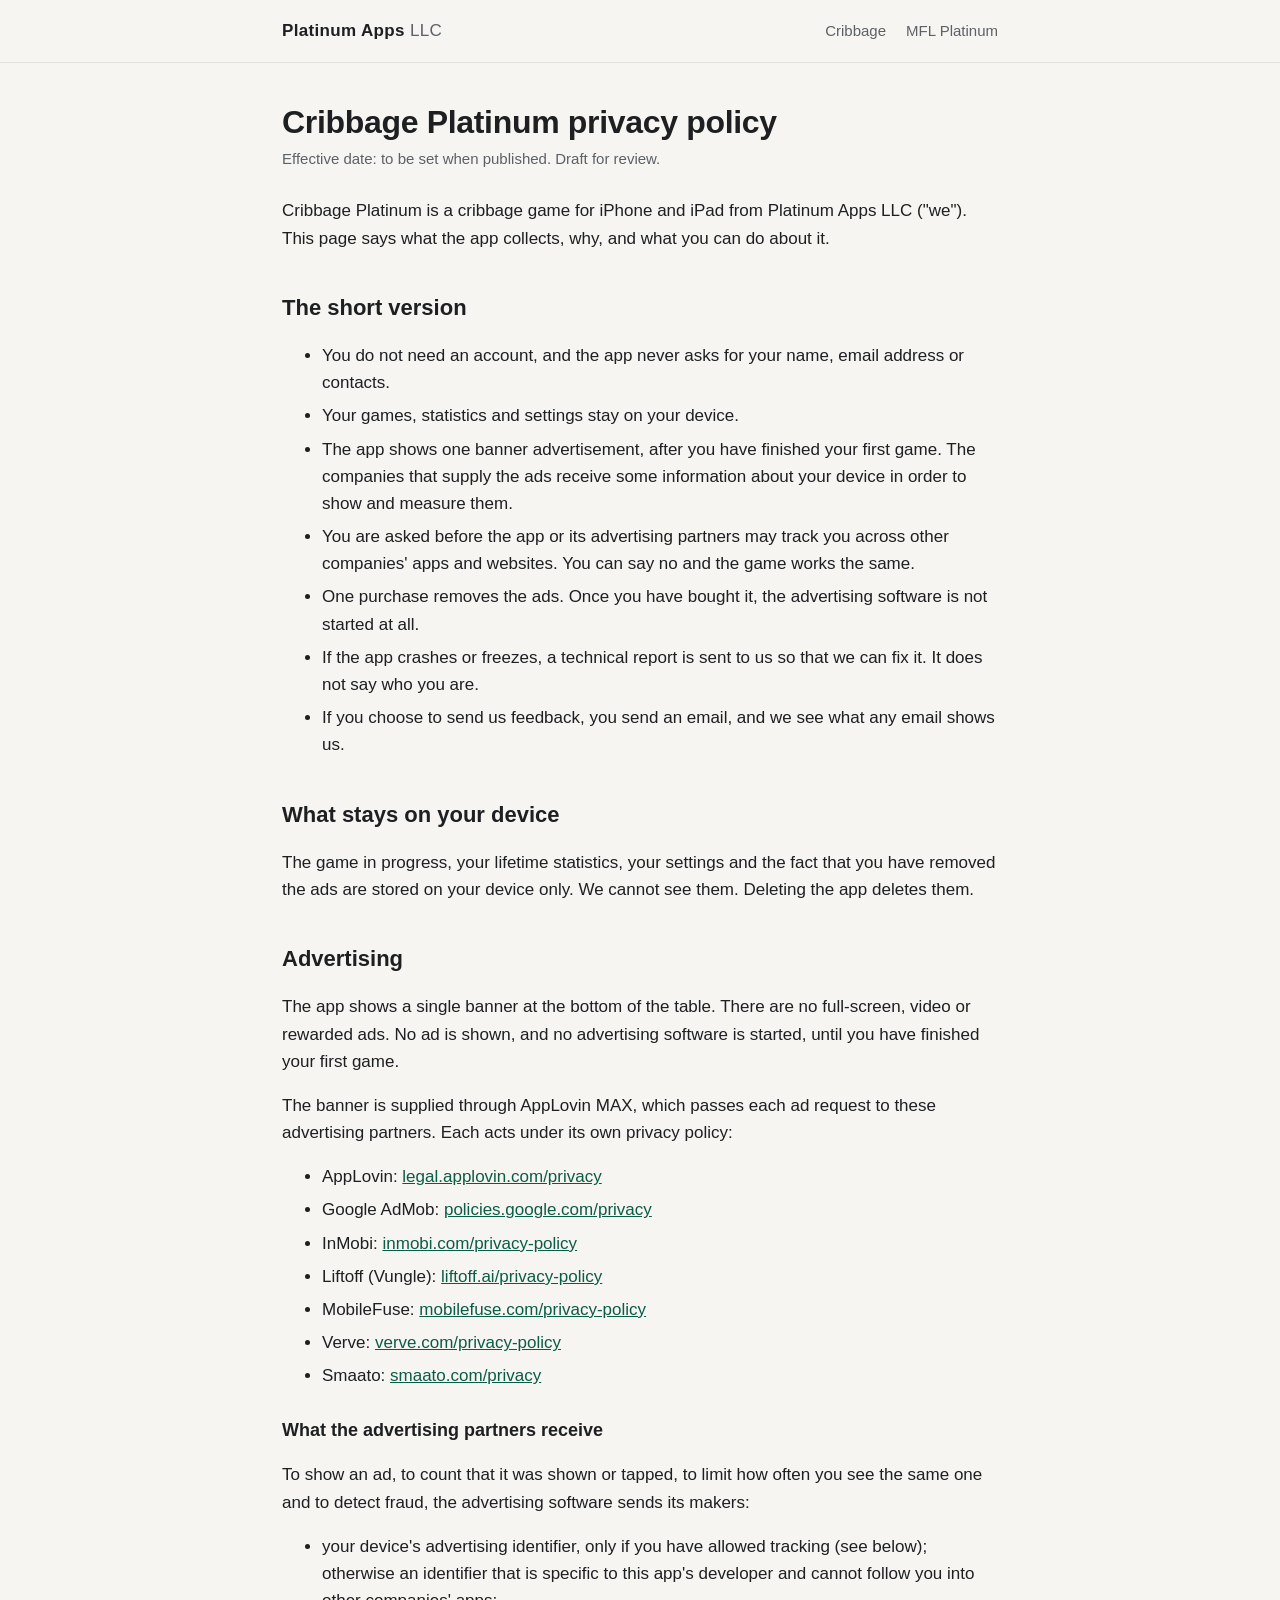
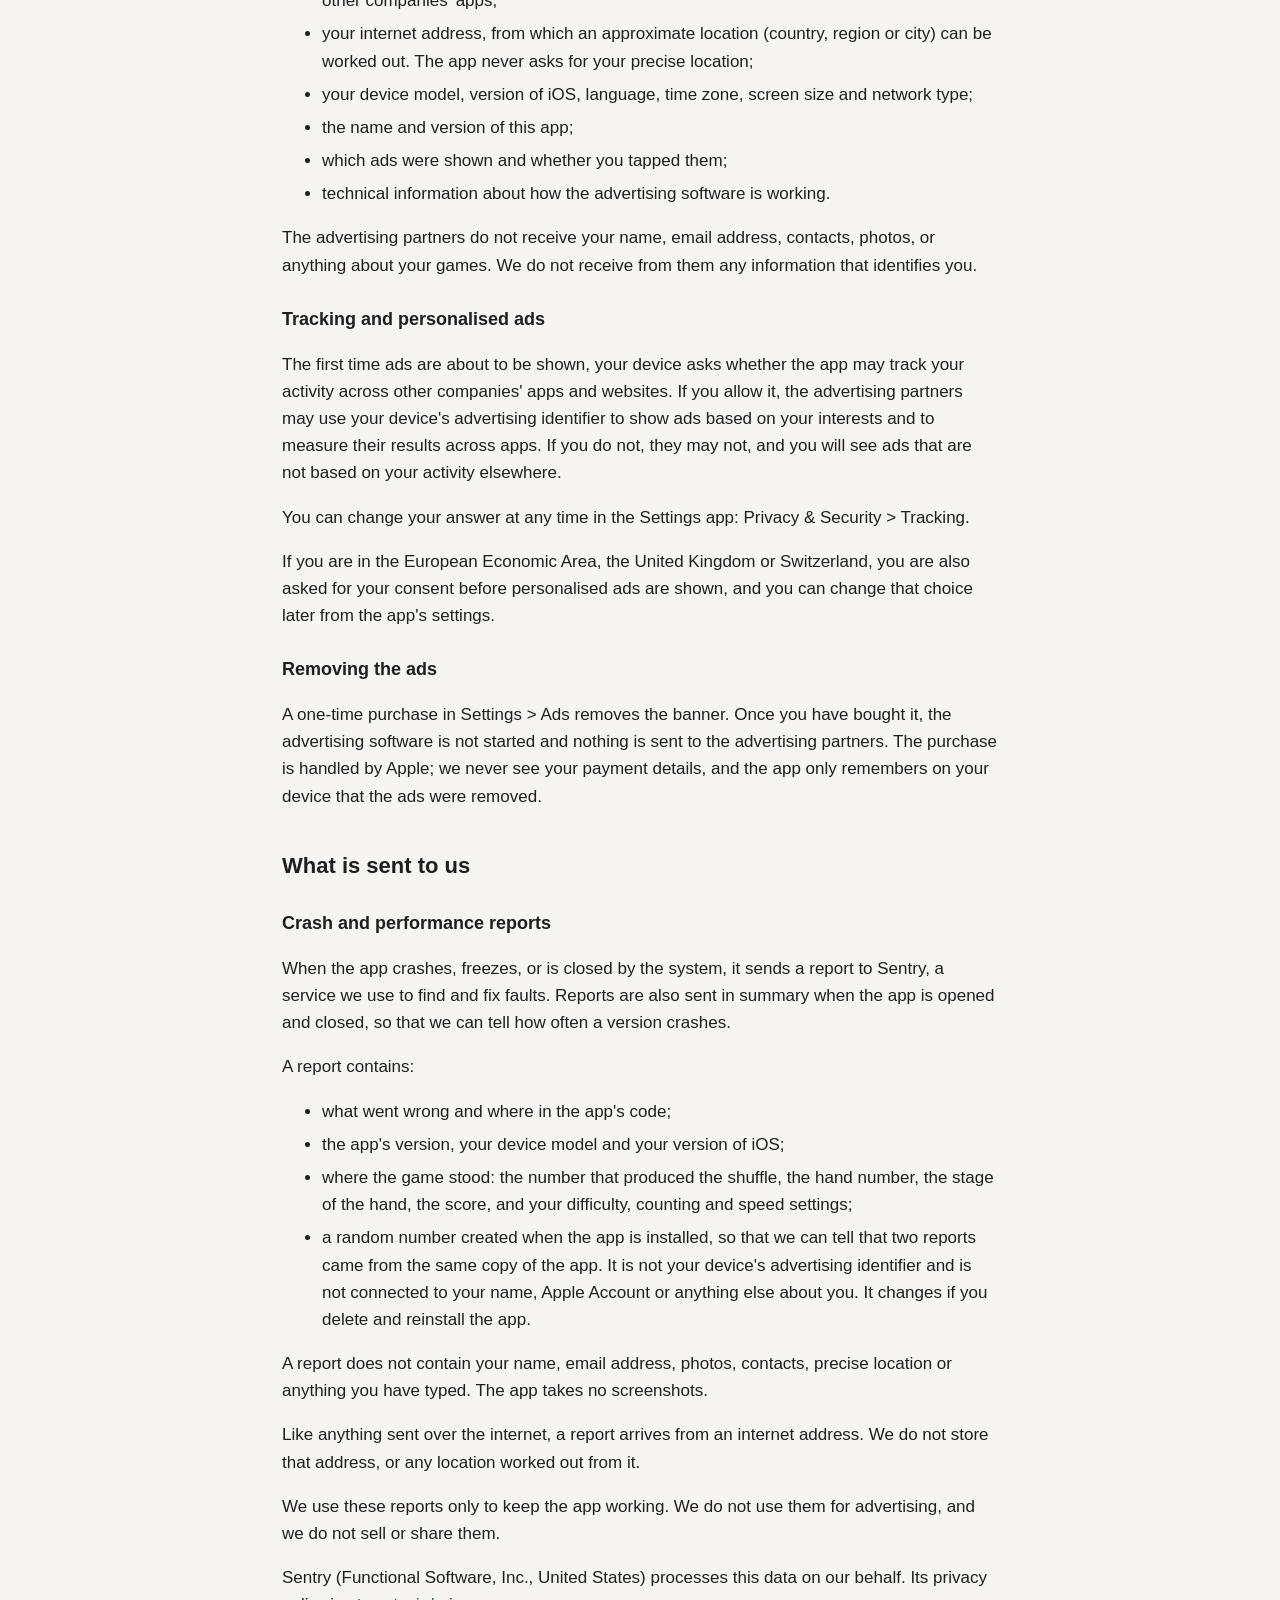
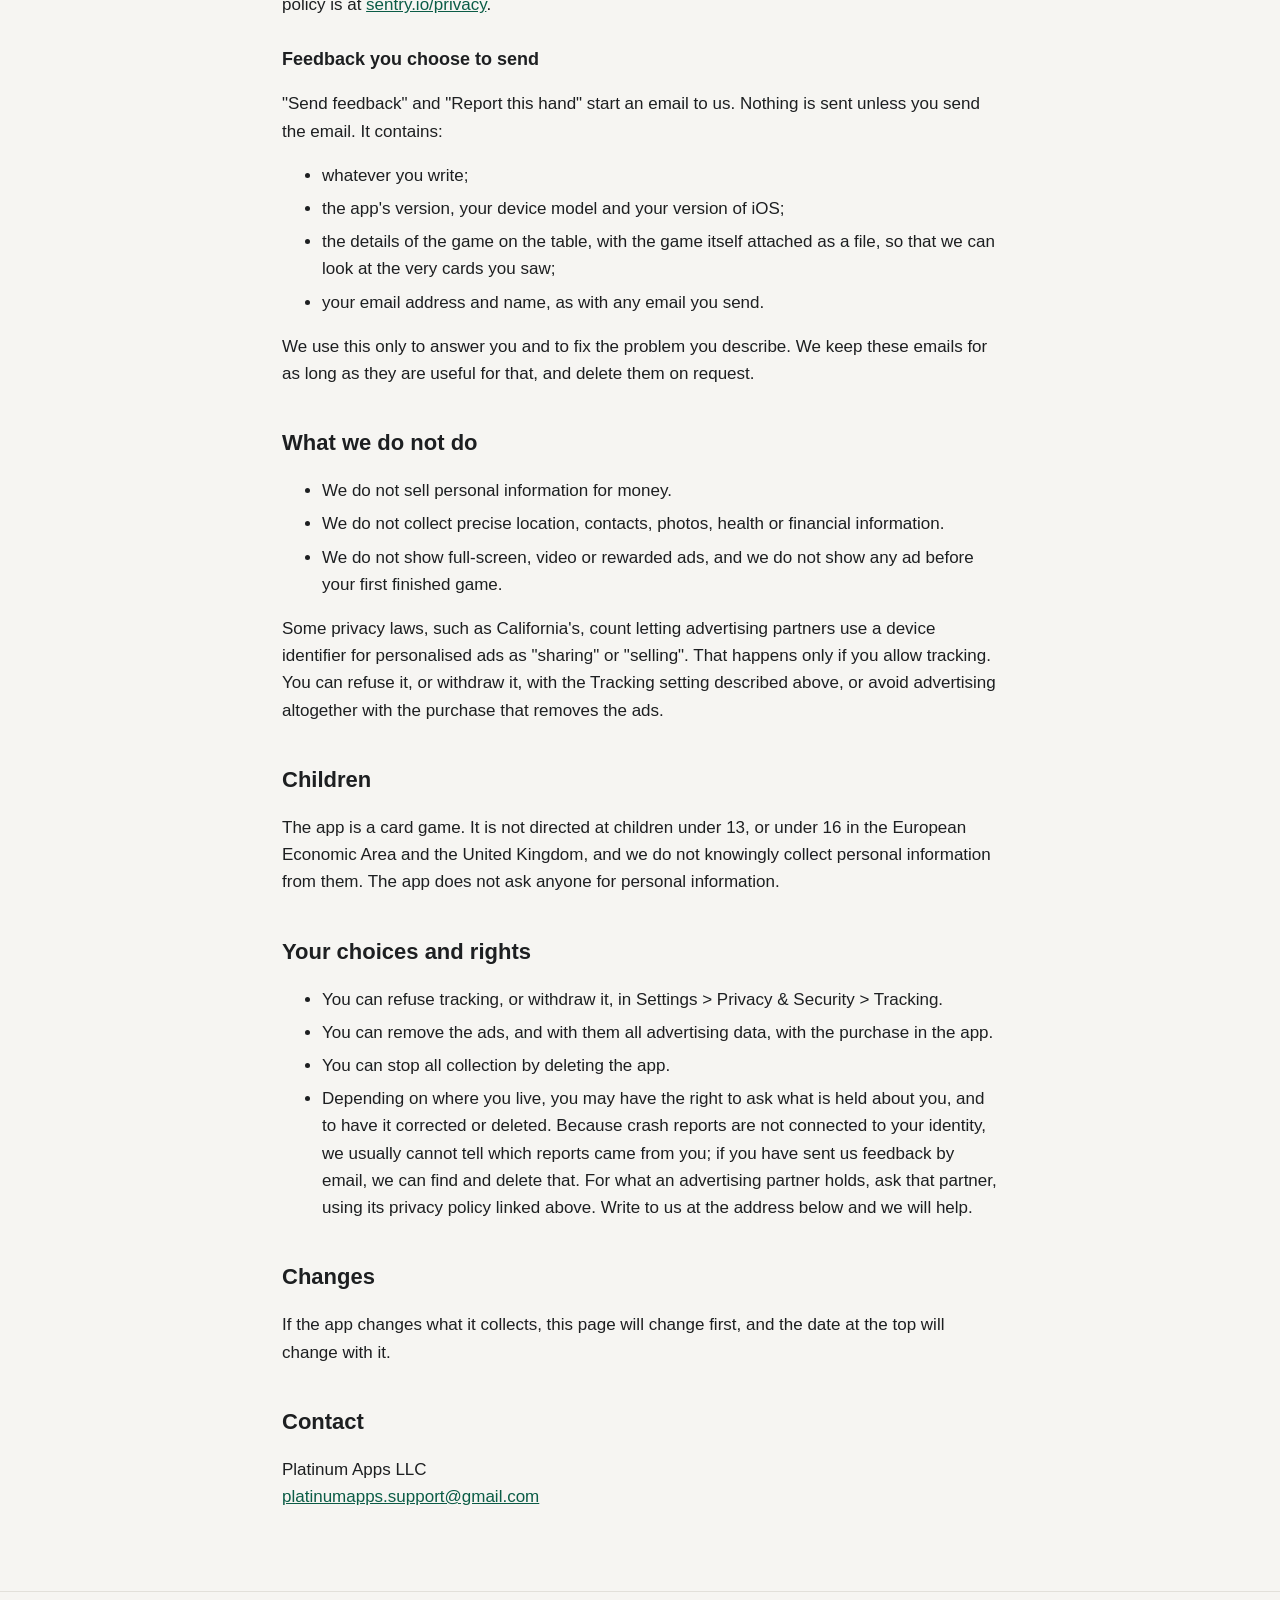
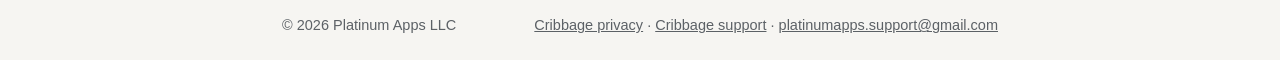
==== cribbage/privacy.html @ 5f7cd5a3 "feat: first draft of the Platinum Apps site Co-Authored-By: Claude Fable 5.2 <noreply@anthropic.com>" ====
<!doctype html>
<html lang="en">
<head>
<meta charset="utf-8">
<meta name="viewport" content="width=device-width, initial-scale=1">
<title>Cribbage Platinum privacy policy</title>
<meta name="description" content="What Cribbage Platinum collects, why, and your choices.">
<link rel="stylesheet" href="../styles.css">
<link rel="icon" href="../assets/cribbage-icon.png">
</head>
<body>
<header class="top"><div class="wrap">
  <a class="brand" href="../index.html">Platinum Apps <span>LLC</span></a>
  <nav><a href="../cribbage/index.html">Cribbage</a><a href="https://mflplatinum.com">MFL Platinum</a></nav>
</div></header>
<main class="wrap text">
  <h1>Cribbage Platinum privacy policy</h1>
  <p class="dated">Effective date: to be set when published. Draft for review.</p>

  <p>Cribbage Platinum is a cribbage game for iPhone and iPad from Platinum Apps LLC ("we"). This page says what the app collects, why, and what you can do about it.</p>

  <h2>The short version</h2>
  <ul>
    <li>You do not need an account, and the app never asks for your name, email address or contacts.</li>
    <li>Your games, statistics and settings stay on your device.</li>
    <li>The app shows one banner advertisement, after you have finished your first game. The companies that supply the ads receive some information about your device in order to show and measure them.</li>
    <li>You are asked before the app or its advertising partners may track you across other companies' apps and websites. You can say no and the game works the same.</li>
    <li>One purchase removes the ads. Once you have bought it, the advertising software is not started at all.</li>
    <li>If the app crashes or freezes, a technical report is sent to us so that we can fix it. It does not say who you are.</li>
    <li>If you choose to send us feedback, you send an email, and we see what any email shows us.</li>
  </ul>

  <h2>What stays on your device</h2>
  <p>The game in progress, your lifetime statistics, your settings and the fact that you have removed the ads are stored on your device only. We cannot see them. Deleting the app deletes them.</p>

  <h2>Advertising</h2>
  <p>The app shows a single banner at the bottom of the table. There are no full-screen, video or rewarded ads. No ad is shown, and no advertising software is started, until you have finished your first game.</p>
  <p>The banner is supplied through AppLovin MAX, which passes each ad request to these advertising partners. Each acts under its own privacy policy:</p>
  <ul>
    <li>AppLovin: <a href="https://legal.applovin.com/privacy/">legal.applovin.com/privacy</a></li>
    <li>Google AdMob: <a href="https://policies.google.com/privacy">policies.google.com/privacy</a></li>
    <li>InMobi: <a href="https://www.inmobi.com/privacy-policy">inmobi.com/privacy-policy</a></li>
    <li>Liftoff (Vungle): <a href="https://liftoff.ai/privacy-policy/">liftoff.ai/privacy-policy</a></li>
    <li>MobileFuse: <a href="https://mobilefuse.com/privacy-policy/">mobilefuse.com/privacy-policy</a></li>
    <li>Verve: <a href="https://verve.com/privacy-policy/">verve.com/privacy-policy</a></li>
    <li>Smaato: <a href="https://www.smaato.com/privacy/">smaato.com/privacy</a></li>
  </ul>

  <h3>What the advertising partners receive</h3>
  <p>To show an ad, to count that it was shown or tapped, to limit how often you see the same one and to detect fraud, the advertising software sends its makers:</p>
  <ul>
    <li>your device's advertising identifier, only if you have allowed tracking (see below); otherwise an identifier that is specific to this app's developer and cannot follow you into other companies' apps;</li>
    <li>your internet address, from which an approximate location (country, region or city) can be worked out. The app never asks for your precise location;</li>
    <li>your device model, version of iOS, language, time zone, screen size and network type;</li>
    <li>the name and version of this app;</li>
    <li>which ads were shown and whether you tapped them;</li>
    <li>technical information about how the advertising software is working.</li>
  </ul>
  <p>The advertising partners do not receive your name, email address, contacts, photos, or anything about your games. We do not receive from them any information that identifies you.</p>

  <h3>Tracking and personalised ads</h3>
  <p>The first time ads are about to be shown, your device asks whether the app may track your activity across other companies' apps and websites. If you allow it, the advertising partners may use your device's advertising identifier to show ads based on your interests and to measure their results across apps. If you do not, they may not, and you will see ads that are not based on your activity elsewhere.</p>
  <p>You can change your answer at any time in the Settings app: Privacy &amp; Security &gt; Tracking.</p>
  <p>If you are in the European Economic Area, the United Kingdom or Switzerland, you are also asked for your consent before personalised ads are shown, and you can change that choice later from the app's settings.</p>

  <h3>Removing the ads</h3>
  <p>A one-time purchase in Settings &gt; Ads removes the banner. Once you have bought it, the advertising software is not started and nothing is sent to the advertising partners. The purchase is handled by Apple; we never see your payment details, and the app only remembers on your device that the ads were removed.</p>

  <h2>What is sent to us</h2>

  <h3>Crash and performance reports</h3>
  <p>When the app crashes, freezes, or is closed by the system, it sends a report to Sentry, a service we use to find and fix faults. Reports are also sent in summary when the app is opened and closed, so that we can tell how often a version crashes.</p>
  <p>A report contains:</p>
  <ul>
    <li>what went wrong and where in the app's code;</li>
    <li>the app's version, your device model and your version of iOS;</li>
    <li>where the game stood: the number that produced the shuffle, the hand number, the stage of the hand, the score, and your difficulty, counting and speed settings;</li>
    <li>a random number created when the app is installed, so that we can tell that two reports came from the same copy of the app. It is not your device's advertising identifier and is not connected to your name, Apple Account or anything else about you. It changes if you delete and reinstall the app.</li>
  </ul>
  <p>A report does not contain your name, email address, photos, contacts, precise location or anything you have typed. The app takes no screenshots.</p>
  <p>Like anything sent over the internet, a report arrives from an internet address. We do not store that address, or any location worked out from it.</p>
  <p>We use these reports only to keep the app working. We do not use them for advertising, and we do not sell or share them.</p>
  <p>Sentry (Functional Software, Inc., United States) processes this data on our behalf. Its privacy policy is at <a href="https://sentry.io/privacy/">sentry.io/privacy</a>.</p>

  <h3>Feedback you choose to send</h3>
  <p>"Send feedback" and "Report this hand" start an email to us. Nothing is sent unless you send the email. It contains:</p>
  <ul>
    <li>whatever you write;</li>
    <li>the app's version, your device model and your version of iOS;</li>
    <li>the details of the game on the table, with the game itself attached as a file, so that we can look at the very cards you saw;</li>
    <li>your email address and name, as with any email you send.</li>
  </ul>
  <p>We use this only to answer you and to fix the problem you describe. We keep these emails for as long as they are useful for that, and delete them on request.</p>

  <h2>What we do not do</h2>
  <ul>
    <li>We do not sell personal information for money.</li>
    <li>We do not collect precise location, contacts, photos, health or financial information.</li>
    <li>We do not show full-screen, video or rewarded ads, and we do not show any ad before your first finished game.</li>
  </ul>
  <p>Some privacy laws, such as California's, count letting advertising partners use a device identifier for personalised ads as "sharing" or "selling". That happens only if you allow tracking. You can refuse it, or withdraw it, with the Tracking setting described above, or avoid advertising altogether with the purchase that removes the ads.</p>

  <h2>Children</h2>
  <p>The app is a card game. It is not directed at children under 13, or under 16 in the European Economic Area and the United Kingdom, and we do not knowingly collect personal information from them. The app does not ask anyone for personal information.</p>

  <h2>Your choices and rights</h2>
  <ul>
    <li>You can refuse tracking, or withdraw it, in Settings &gt; Privacy &amp; Security &gt; Tracking.</li>
    <li>You can remove the ads, and with them all advertising data, with the purchase in the app.</li>
    <li>You can stop all collection by deleting the app.</li>
    <li>Depending on where you live, you may have the right to ask what is held about you, and to have it corrected or deleted. Because crash reports are not connected to your identity, we usually cannot tell which reports came from you; if you have sent us feedback by email, we can find and delete that. For what an advertising partner holds, ask that partner, using its privacy policy linked above. Write to us at the address below and we will help.</li>
  </ul>

  <h2>Changes</h2>
  <p>If the app changes what it collects, this page will change first, and the date at the top will change with it.</p>

  <h2>Contact</h2>
  <p>Platinum Apps LLC<br><a href="mailto:platinumapps.support@gmail.com">platinumapps.support@gmail.com</a></p>
</main>
<footer><div class="wrap">
  <span>© 2026 Platinum Apps LLC</span>
  <span><a href="../cribbage/privacy.html">Cribbage privacy</a> · <a href="../cribbage/support.html">Cribbage support</a> · <a href="mailto:platinumapps.support@gmail.com">platinumapps.support@gmail.com</a></span>
</div></footer>
</body>
</html>
---- styles.css ----
/* Platinum Apps: one stylesheet, no scripts. Light and dark follow the reader's device. */
:root {
  --page: #f6f5f2;
  --card: #ffffff;
  --ink: #1d1f21;
  --soft: #5c6166;
  --line: #e2e0da;
  --link: #0b5c46;
  --felt: #17513f;
  --felt-deep: #0f3429;
  --gold: #d9b45a;
}
@media (prefers-color-scheme: dark) {
  :root {
    --page: #121413;
    --card: #1b1e1d;
    --ink: #eceeed;
    --soft: #a3a9a6;
    --line: #2b302e;
    --link: #7fd1b4;
  }
}
* { box-sizing: border-box; }
html { -webkit-text-size-adjust: 100%; }
body {
  margin: 0;
  background: var(--page);
  color: var(--ink);
  font: 17px/1.6 -apple-system, BlinkMacSystemFont, "Segoe UI", Roboto, Helvetica, Arial, sans-serif;
}
a { color: var(--link); }
.wrap { max-width: 760px; margin: 0 auto; padding: 0 22px; }

.top { border-bottom: 1px solid var(--line); }
.top .wrap { display: flex; align-items: center; justify-content: space-between; height: 62px; }
.brand { font-weight: 700; letter-spacing: 0.02em; color: var(--ink); text-decoration: none; }
.brand span { color: var(--soft); font-weight: 500; }
.top nav a { margin-left: 20px; color: var(--soft); text-decoration: none; font-size: 15px; }
.top nav a:hover, .top nav a[aria-current] { color: var(--ink); }

.hero { padding: 64px 0 28px; }
.hero h1 { font-size: 40px; line-height: 1.15; margin: 0 0 14px; letter-spacing: -0.02em; }
.hero p { font-size: 19px; color: var(--soft); margin: 0; max-width: 34em; }

.felt {
  background: radial-gradient(120% 140% at 50% 0%, var(--felt) 0%, var(--felt-deep) 100%);
  color: #fff;
}
.felt .hero { padding: 56px 0 52px; display: flex; gap: 26px; align-items: center; }
.felt .hero p { color: rgba(255, 255, 255, 0.8); }
.felt .hero h1 { font-family: Georgia, "Times New Roman", serif; }
.note { display: inline-block; margin-top: 18px; padding: 6px 14px; border-radius: 999px;
  border: 1px solid rgba(255, 255, 255, 0.3); font-size: 14px; color: var(--gold); }

.icon { width: 112px; height: 112px; border-radius: 25px; flex: none; display: block;
  box-shadow: 0 8px 22px rgba(0, 0, 0, 0.28); }
.icon.small { width: 76px; height: 76px; border-radius: 17px; box-shadow: 0 3px 10px rgba(0, 0, 0, 0.18); }
.icon.mfl { background: #1c1c1c url(assets/mfl-icon-fg.png) center / 100% no-repeat; }

.apps { display: grid; gap: 16px; padding: 12px 0 56px; }
.app { display: flex; gap: 20px; align-items: flex-start; background: var(--card);
  border: 1px solid var(--line); border-radius: 18px; padding: 22px; }
.app h2 { margin: 0 0 4px; font-size: 21px; }
.app p { margin: 0 0 10px; color: var(--soft); }
.links a { margin-right: 16px; white-space: nowrap; }

main.text { padding-top: 40px; padding-bottom: 64px; }
main.text h1 { font-size: 32px; line-height: 1.2; margin: 0 0 6px; letter-spacing: -0.01em; }
main.text h2 { font-size: 22px; margin: 38px 0 8px; }
main.text h3 { font-size: 18px; margin: 26px 0 6px; }
main.text li { margin: 6px 0; }
.dated { color: var(--soft); font-size: 15px; margin: 0 0 26px; }
.points { display: grid; gap: 14px; grid-template-columns: repeat(auto-fit, minmax(210px, 1fr)); padding: 0; margin: 26px 0 0; list-style: none; }
.points li { background: var(--card); border: 1px solid var(--line); border-radius: 14px; padding: 16px 18px; margin: 0; }
.points strong { display: block; margin-bottom: 2px; }
.points span { color: var(--soft); font-size: 15.5px; }

footer { border-top: 1px solid var(--line); color: var(--soft); font-size: 14.5px; }
footer .wrap { padding: 22px; display: flex; flex-wrap: wrap; gap: 6px 20px; justify-content: space-between; }
footer a { color: var(--soft); }

@media (max-width: 560px) {
  .hero h1 { font-size: 32px; }
  .felt .hero { flex-direction: column; align-items: flex-start; }
  .app { flex-direction: column; }
}
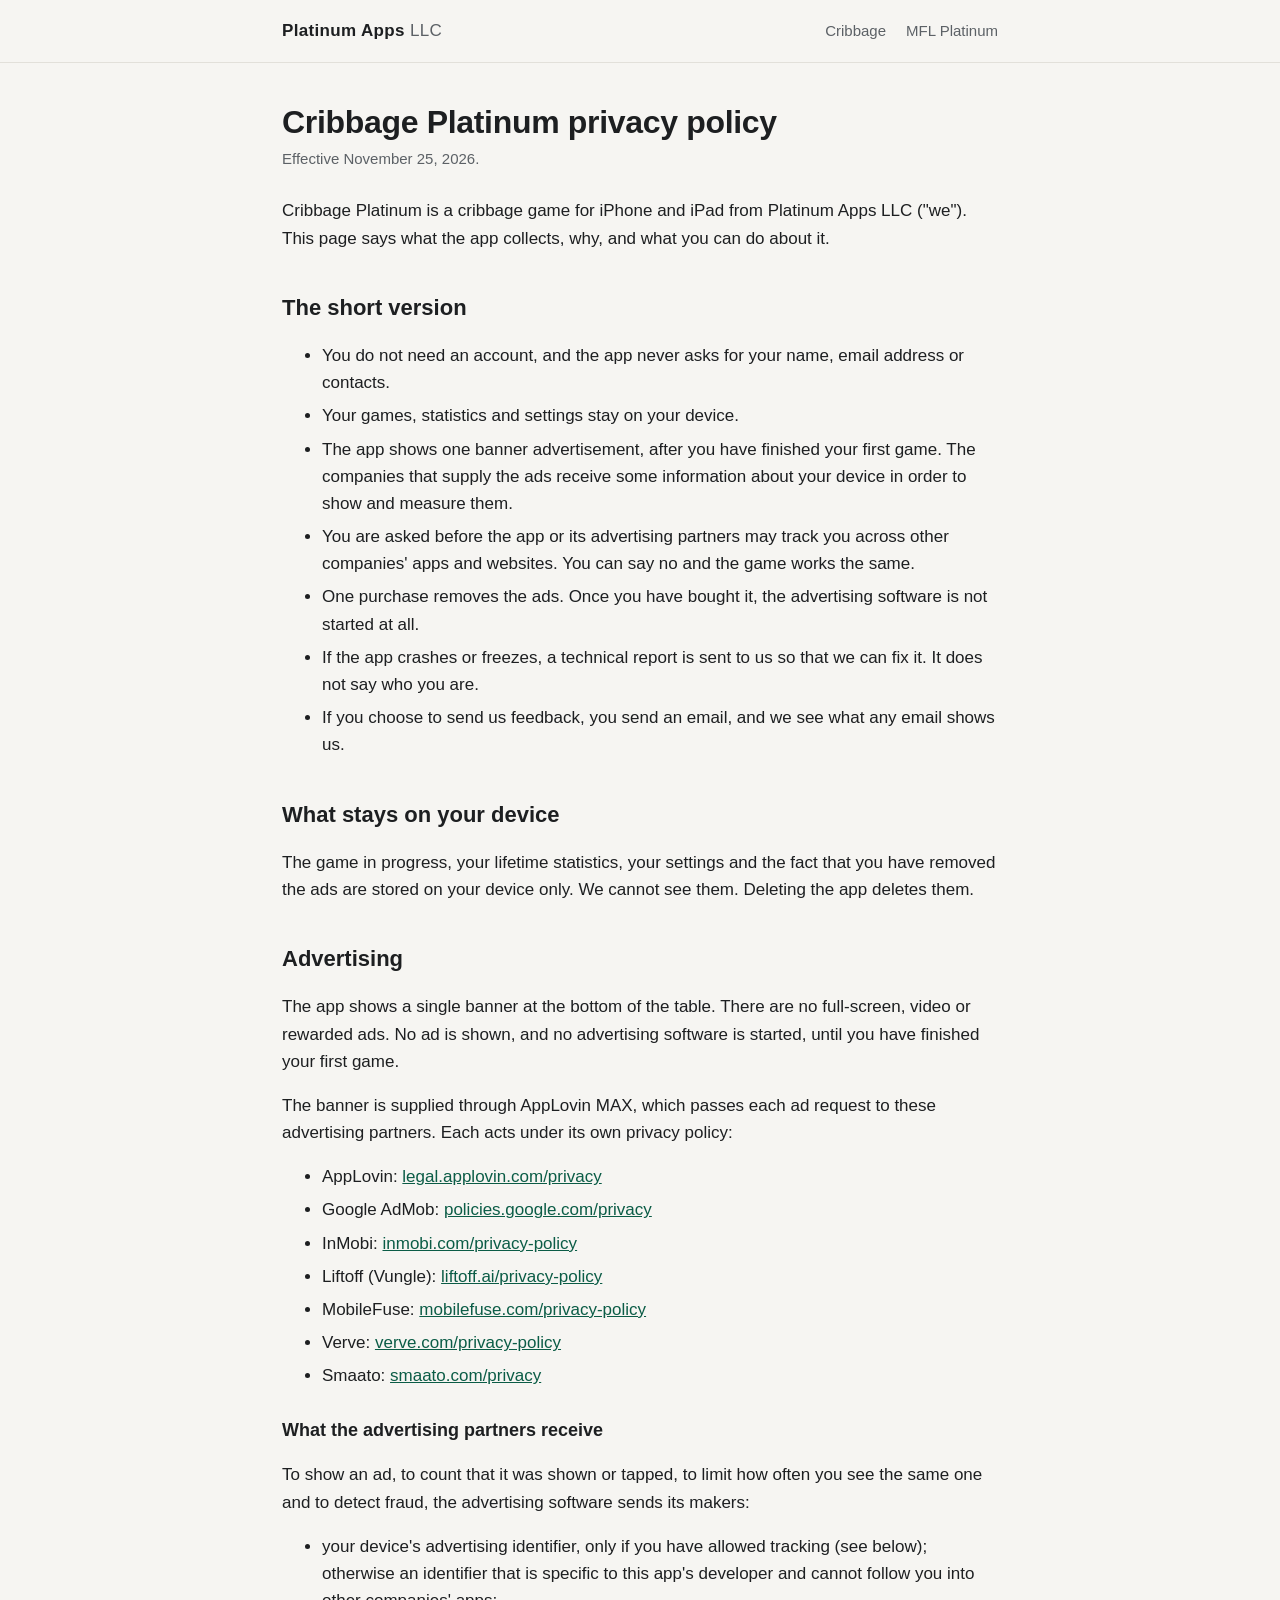
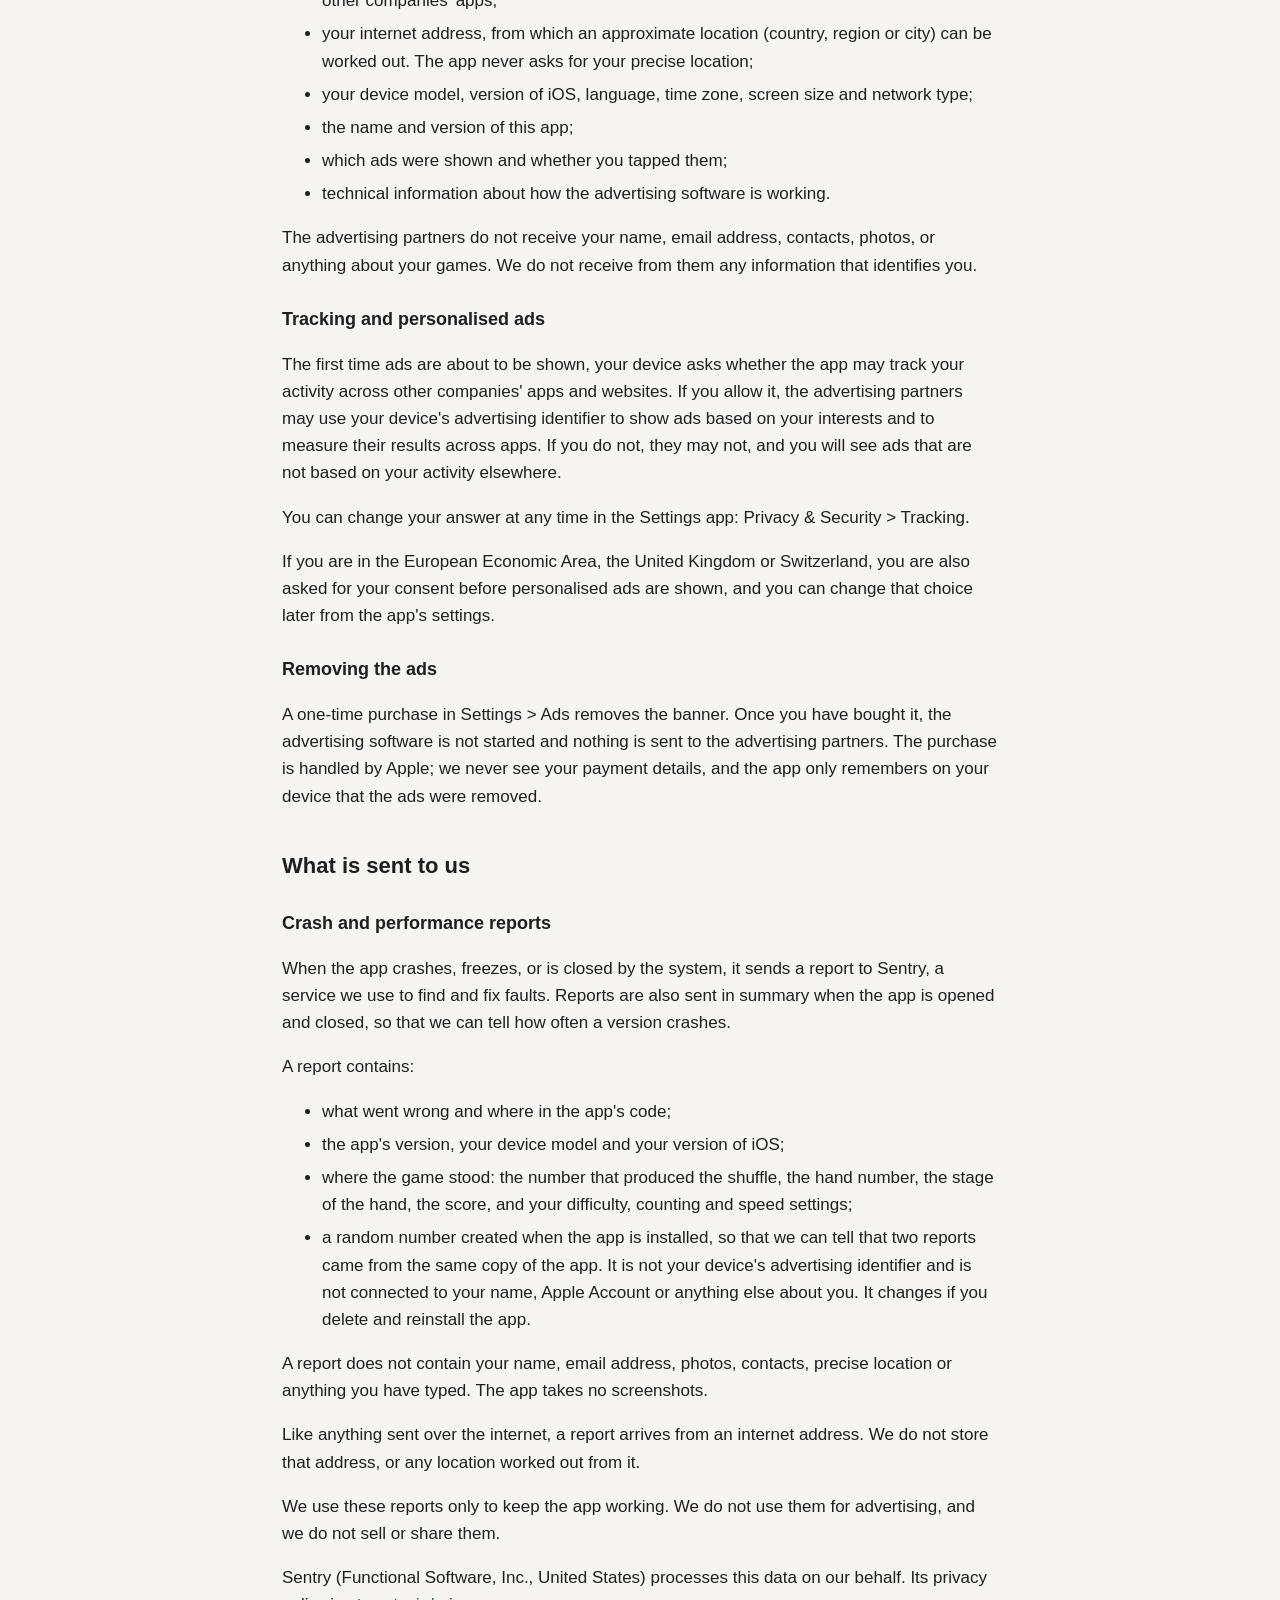
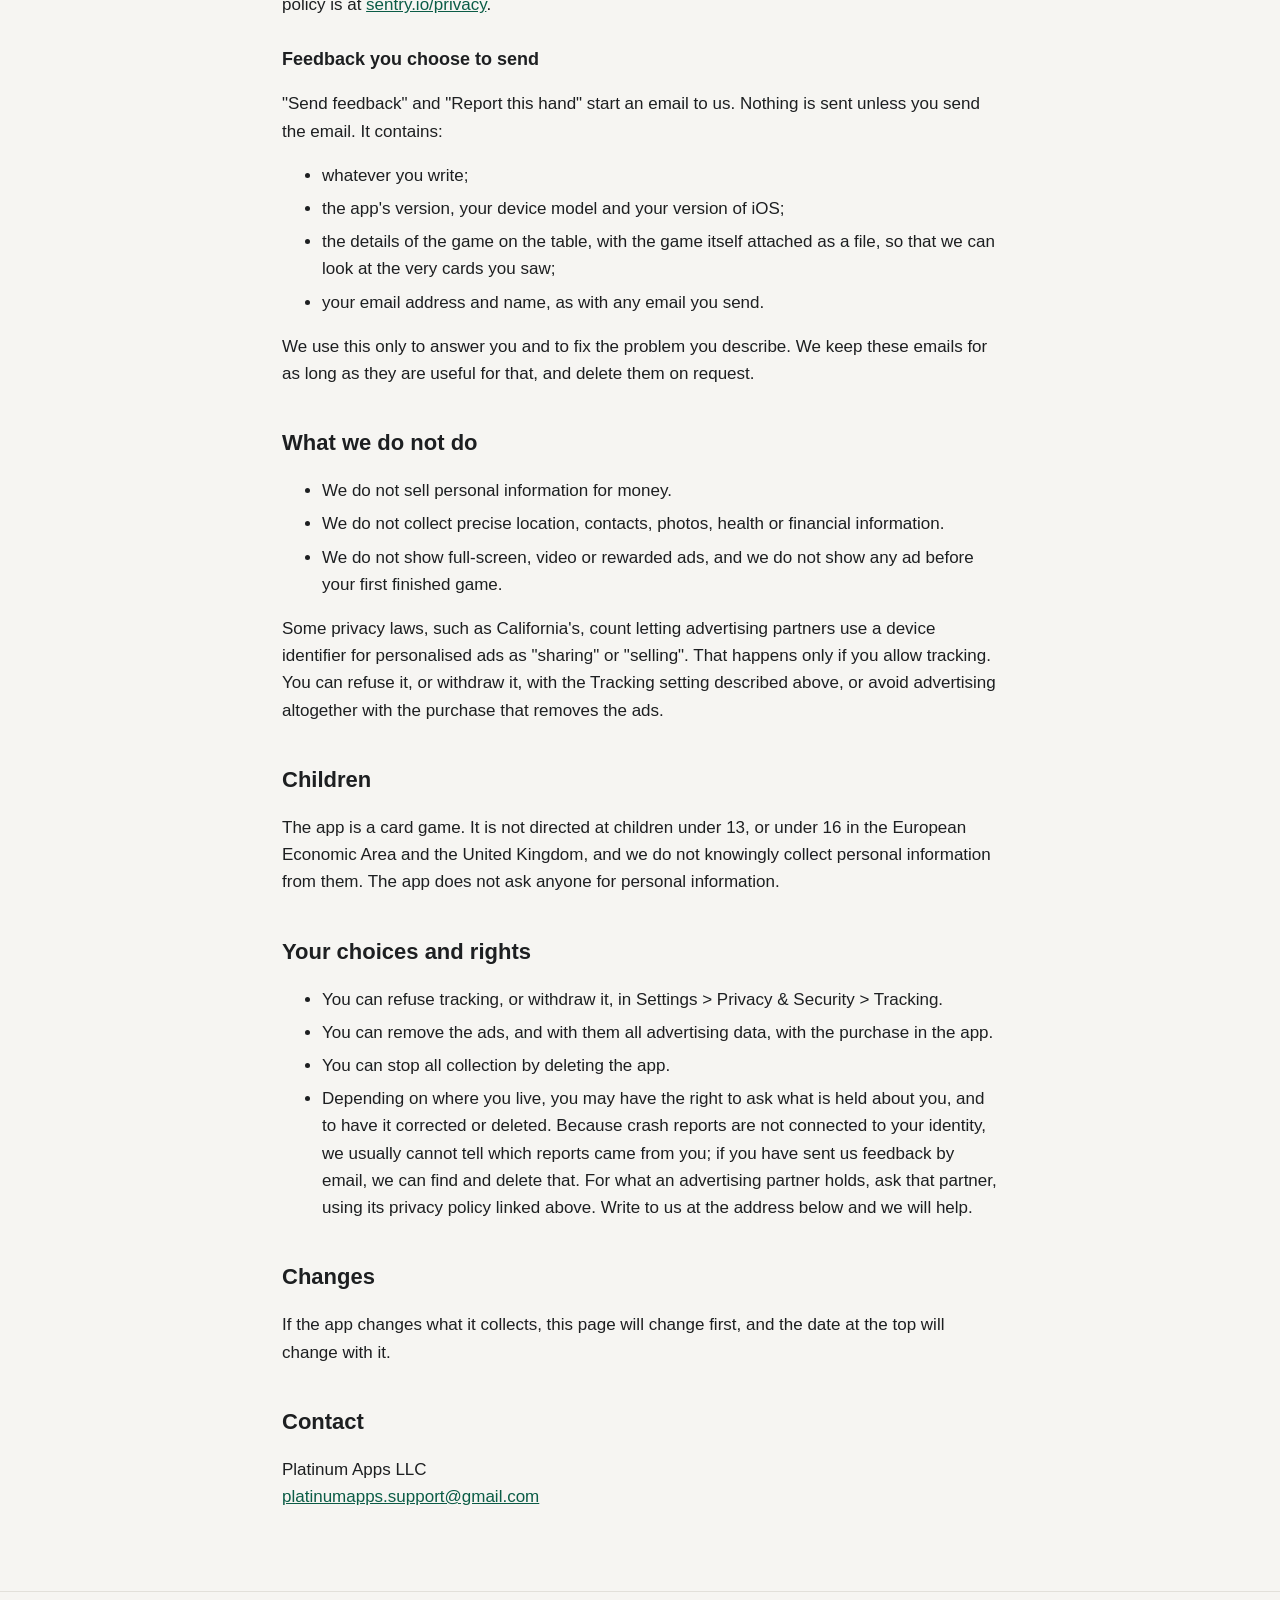
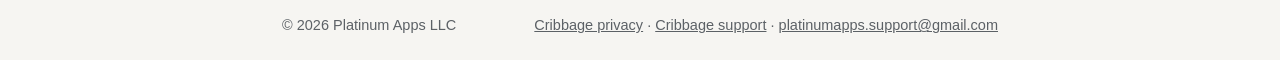
==== commit 7a59905d: "docs: publish the Cribbage privacy policy with its effective date Co-Authored-By: Claude Fable 5.2 <" ====
--- a/cribbage/privacy.html
+++ b/cribbage/privacy.html
@@ -15,7 +15,7 @@
 </div></header>
 <main class="wrap text">
   <h1>Cribbage Platinum privacy policy</h1>
-  <p class="dated">Effective date: to be set when published. Draft for review.</p>
+  <p class="dated">Effective November 25, 2026.</p>
 
   <p>Cribbage Platinum is a cribbage game for iPhone and iPad from Platinum Apps LLC ("we"). This page says what the app collects, why, and what you can do about it.</p>
 
